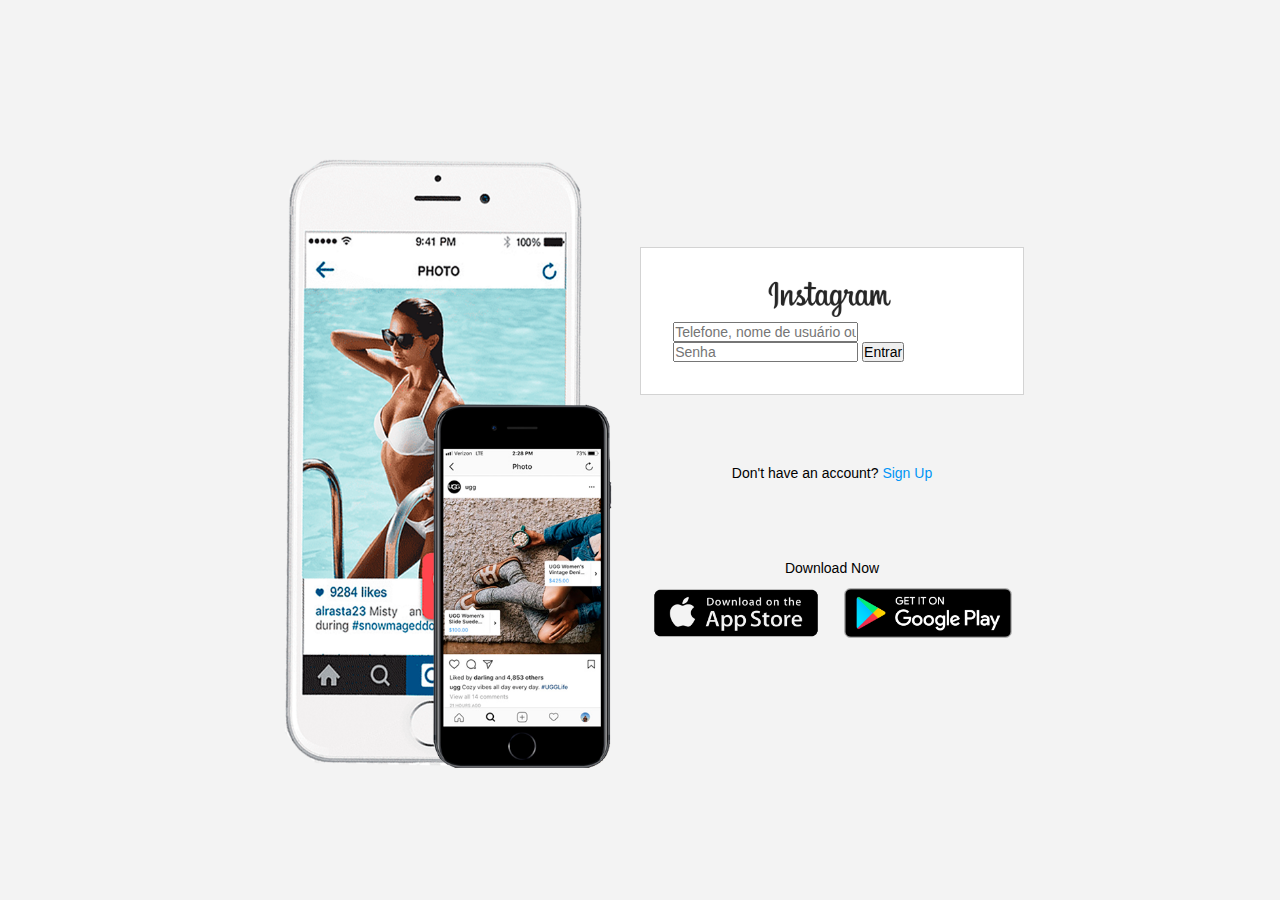
==== cadastrar.html @ 3bcdfe59 "Responsividade" ====
<!DOCTYPE html>
<html>
<head>
	<meta charset="utf-8">
	<meta name="viewport" content="width=device-width, initial-scale=1">
	<link rel="stylesheet" type="text/css" href="./css/style.css">
	<title>Instagram</title>
</head>
<body>
	<div class="instagram-content">
		<div class="instagram-phone">
			<img src="./images/fundo.png" alt="Celular Instagram">
		</div>
		
		<div class="instagram-continue">
			<div class="group">
				<img src="./images/logo.png" alt="Instagram Logo" class="instagram-logo">

				<form id="cadastrar">
					<input type="" name="" placeholder="Telefone, nome de usuário ou email">
					<input type="" name="" placeholder="Senha">
					<button>Entrar</button>

				
				</form>


			</div>

			<div id="signup">
					<span >Don't have an account? <a class="link-blue">Sign Up</a></span>
			</div>
			<div class="get-the-app">
				<p class="get-app">Download Now</p>
				<div class="download">
					<a href="https://apps.apple.com/br/app/instagram/id389801252" target="blank" class="app-download">
						<img src="./images/apple-store-button.png">
					</a>
					<a href="https://play.google.com/store/apps/details?id=com.instagram.android"  target="blank" class="app-download">
						<img src="./images/google-store-button.png">
					</a>
				</div>
			</div>
		</div>
	</div>
</body>
</html>
---- css/style.css ----
* {
	padding: 0;
	margin: 0;
	box-sizing: border-box;
	text-decoration: none;
	font-family: sans-serif;
	font-size: 14px;
}

body {
	width: 100%;
	min-height: 100vh;
	background-color: rgb(243, 243, 243);
	margin: 0;
	padding: 0;
	display: flex;
	justify-content: center; /*Alinhamento Horizontal*/
	
}

.instagram-content {
	display: flex; /*Posicionamento horizontal um ao lado do outro*/
	align-items: center; /*Alinhamento Vertical*/
	justify-content: start; /*Alinhamento Horizontal*/
	width: 60%;
	height: 100vh;
}

.instagram-phone {
	display: flex;
	align-items: center;
	justify-content: center;
	width: 50%;
}

.instagram-phone img {
	height: 635px;
}

.instagram-continue {
	display: flex;
	align-items: center;
	justify-content: space-around;
	flex-direction: column;
	width: 50%;
	min-height: 34rem;

}

.group {
	display: flex;
	justify-content: space-between;
	align-items: center;
	flex-direction: column;
	background-color: #ffffff;
	width: 100%;
	padding: 2.3rem;
	border: 1px solid lightgray;
}

.group:nth-child(2) {
	margin-top: 10px;
}

.instagram-logo {
	height: 3rem;
}
.profile-photo {
	display: flex;
	justify-content: center;
	align-items: center;
	border-radius: 50%;
	overflow: hidden;
	margin-top: 20px;
}
.profile-photo img {
	height: 6rem;
}

.instagram-login {
	background-color: #0095f6;
	color: white;
	padding: 8px;
	border-radius: 4px;
	margin-top: 20px;
}
.instagram-logout {
	color: #0095f6;
	margin-top: 1rem;
}
.not-account {
	color: rgb(160, 160, 160);
}
 .link-blue {
 	color: #0095f6;
 }

 .get-the-app {
 	display: flex;
 	flex-direction: column;
 	align-items: center;
 	justify-content: center;
 	width: 100%;
 }
 .get-app {
 	margin-top: 10px;
 }

 .download {
 	display: flex;
 	width: 100%;
 	align-items: center;
 }

 .app-download img {
 	width: 100%;
 }

 /*MIDIA QUERY*/

 @media (max-width: 1024px) {
 	.instagram-content:{
 		width: 90%;	
 	}
 	.instagram-phone img {
		width: 100%;
		height: 100%;
		margin-left: -10px;
}

}

@media (max-width: 650px) {
	.instagram-content{
 		width: 90%;
 		display: inline-block;
 	}

 	.group {
 		width: 90%;
 		margin-top: 20px;
 	}
 	.instagram-phone img {
		display: none;
}

 	.instagram-continue {
 		width: 100%;
 		justify-content: center;
 	}
}
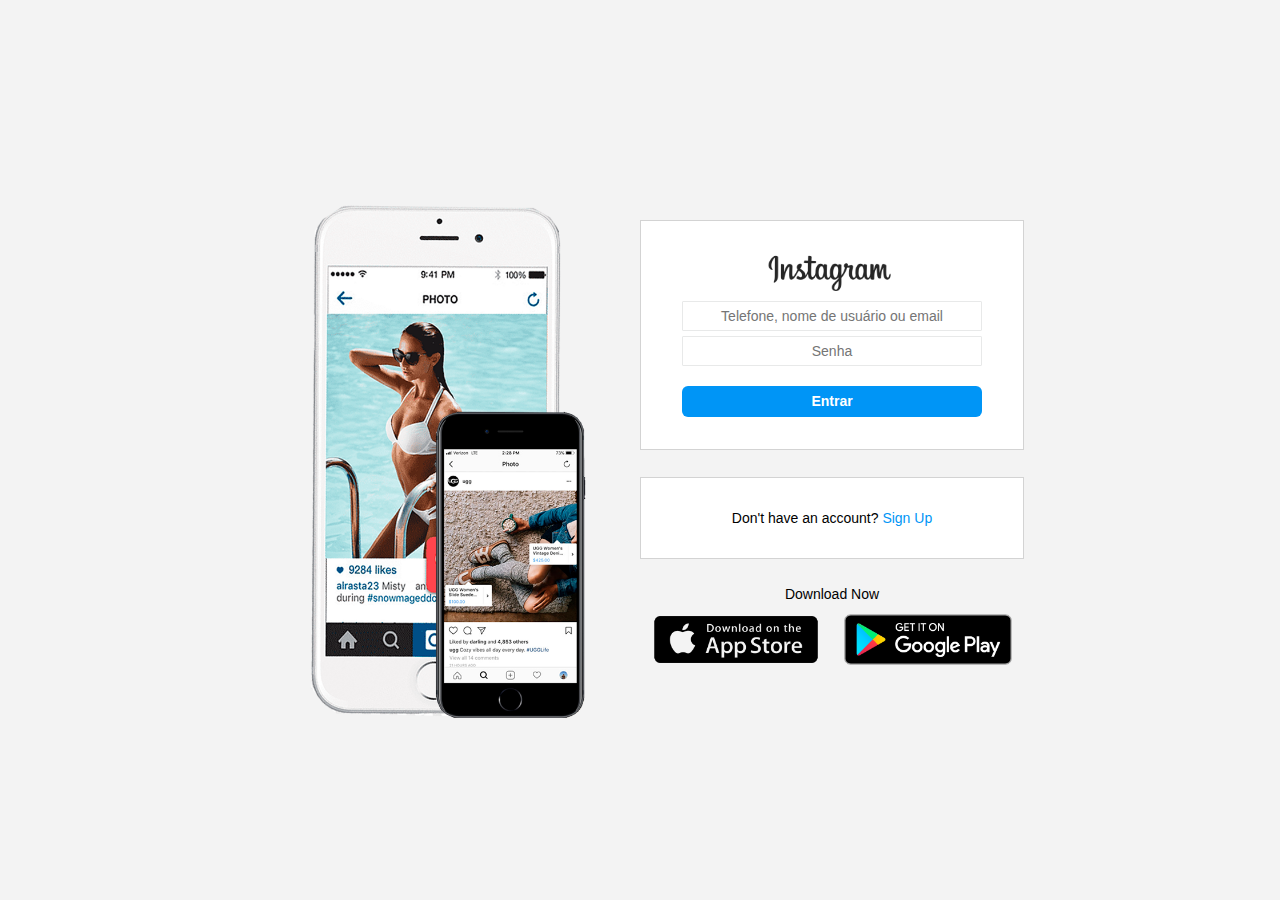
==== commit a75ae9ea: "." ====
--- a/cadastrar.html
+++ b/cadastrar.html
@@ -4,6 +4,7 @@
 	<meta charset="utf-8">
 	<meta name="viewport" content="width=device-width, initial-scale=1">
 	<link rel="stylesheet" type="text/css" href="./css/style.css">
+	<link rel="stylesheet" type="text/css" href="./css/cadastrar.css">
 	<title>Instagram</title>
 </head>
 <body>
@@ -27,8 +28,8 @@
 
 			</div>
 
-			<div id="signup">
-					<span >Don't have an account? <a class="link-blue">Sign Up</a></span>
+			<div class ="group">
+					<span >Don't have an account? <a href="" class="link-blue">Sign Up</a></span>
 			</div>
 			<div class="get-the-app">
 				<p class="get-app">Download Now</p>
--- a/css/style.css
+++ b/css/style.css
@@ -34,7 +34,7 @@
 }
 
 .instagram-phone img {
-	height: 635px;
+	height: 535px;
 }
 
 .instagram-continue {
@@ -118,13 +118,13 @@
 
  /*MIDIA QUERY*/
 
- @media (max-width: 1024px) {
+ @media (max-width: 1050px) {
  	.instagram-content:{
  		width: 90%;	
  	}
  	.instagram-phone img {
-		width: 100%;
-		height: 100%;
+		width: 90%;
+		height: 90%;
 		margin-left: -10px;
 }
 
--- a/css/cadastrar.css
+++ b/css/cadastrar.css
@@ -0,0 +1,153 @@
+* {
+	padding: 0;
+	margin: 0;
+	box-sizing: border-box;
+	text-decoration: none;
+	font-family: sans-serif;
+	font-size: 14px;
+}
+
+body {
+	width: 100%;
+	min-height: 100vh;
+	background-color: rgb(243, 243, 243);
+	margin: 0;
+	padding: 0;
+	display: flex;
+	justify-content: center; /*Alinhamento Horizontal*/
+	
+}
+
+.instagram-content {
+	display: flex; /*Posicionamento horizontal um ao lado do outro*/
+	align-items: center; /*Alinhamento Vertical*/
+	justify-content: start; /*Alinhamento Horizontal*/
+	width: 60%;
+	height: 100vh;
+}
+
+.instagram-phone {
+	display: flex;
+	align-items: center;
+	justify-content: center;
+	width: 50%;
+}
+
+.instagram-phone img {
+	height: 535px;
+}
+
+.instagram-continue {
+	display: flex;
+	align-items: center;
+	justify-content: space-around;
+	flex-direction: column;
+	width: 50%;
+	min-height: 34rem;
+
+}
+.instagram-login {
+	color: white;
+}
+
+.group {
+	display: flex;
+	justify-content: space-between;
+	align-items: center;
+	flex-direction: column;
+	background-color: #ffffff;
+	width: 100%;
+	padding: 2.3rem;
+	border: 1px solid lightgray;
+}
+
+.group:nth-child(2) {
+	margin-top: 10px;
+}
+.group button {
+	height: 31px;
+    border-radius: 6px;
+	background-color: #0095f6;
+    padding: 5px;
+    font-weight: 600;
+    width: 250px;
+    font-family: "Segoe UI", Roboto, Helvetica, Arial, sans-serif;
+    font-size: 14px;
+    margin-top: 20px;
+    border: none;
+
+}
+
+.profile-photo img {
+	border-radius: 100px;
+	width: 100px;
+	margin-top: 30px;
+}
+
+.not-account {
+	margin-top: 15px;
+}
+
+.link-blue {
+	color: #0095F6; !important
+}
+
+span.link-blue  {
+	margin-top: 20px;
+}
+
+ .get-the-app {
+ 	display: flex;
+ 	flex-direction: column;
+ 	align-items: center;
+ 	justify-content: center;
+ 	width: 100%;
+ }
+ .get-app {
+ 	margin-top: 10px;
+ }
+
+ .download {
+ 	display: flex;
+ 	width: 100%;
+ 	align-items: center;
+ }
+
+ .app-download img {
+ 	width: 100%;
+ }
+
+/*CADASTRAR*/
+#cadastrar {
+	width: 300px;
+}
+#cadastrar input {
+	width: 300px;
+	height: 30px;
+	border-radius: 1px;
+	margin-top: 5px;
+	text-align: center;
+	border: 1px solid #E8E9E9;
+	display: block;
+}
+#cadastrar button {
+	height: 31px;
+    border-radius: 6px;
+    background: #0095f6;
+    padding: 5px;
+    font-weight: 600;
+    width: 300px;
+    font-family: "Segoe UI", Roboto, Helvetica, Arial, sans-serif;
+    font-size: 14px;
+    margin-top: 20px;
+    border: none;
+    color: white;
+    cursor: pointer;
+}
+#cadastrar hr {
+	width: 100px;
+	display: flex;
+	margin-top: 10px;
+    background: #c5ecfe;
+
+}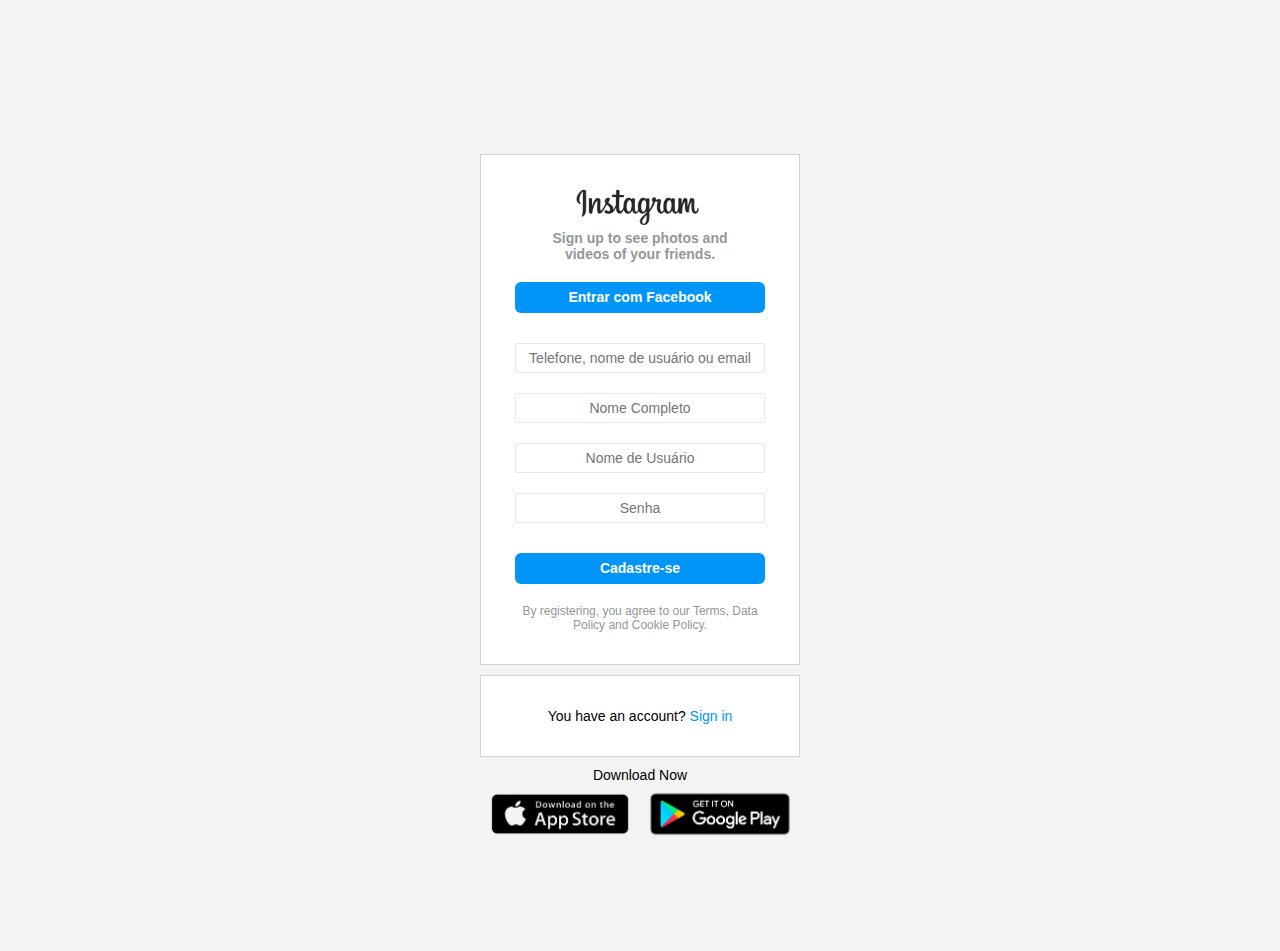
==== commit 52ed8b01: "Concluindo cadastro" ====
--- a/cadastrar.html
+++ b/cadastrar.html
@@ -2,26 +2,34 @@
 <html>
 <head>
 	<meta charset="utf-8">
-	<meta name="viewport" content="width=device-width, initial-scale=1">
+	<meta name="viewport" content="width=device-width, initial-scale=1"> <!--Responsável pelo responsividade do site-->
 	<link rel="stylesheet" type="text/css" href="./css/style.css">
 	<link rel="stylesheet" type="text/css" href="./css/cadastrar.css">
-	<title>Instagram</title>
+	<link rel="shortcut icon" href="./images/icone.ico" />
+
+	<title>Cadastrar - Instagram</title>
 </head>
 <body>
 	<div class="instagram-content">
-		<div class="instagram-phone">
-			<img src="./images/fundo.png" alt="Celular Instagram">
-		</div>
-		
+				
 		<div class="instagram-continue">
 			<div class="group">
 				<img src="./images/logo.png" alt="Instagram Logo" class="instagram-logo">
 
 				<form id="cadastrar">
+
+					<h2>Sign up to see photos and videos of your friends.</h2>
+					<button>Entrar com Facebook</button>
 					<input type="" name="" placeholder="Telefone, nome de usuário ou email">
+					<input type="" name="" placeholder="Nome Completo">
+
+					<input type="" name="" placeholder="Nome de Usuário">
+
 					<input type="" name="" placeholder="Senha">
-					<button>Entrar</button>
 
+					<button>Cadastre-se</button>
+					<span>By registering, you agree to our Terms, Data Policy and Cookie Policy.
+					</span>
 				
 				</form>
 
@@ -29,7 +37,7 @@
 			</div>
 
 			<div class ="group">
-					<span >Don't have an account? <a href="" class="link-blue">Sign Up</a></span>
+					<span >You have an account? <a href="" class="link-blue">Sign in</a></span>
 			</div>
 			<div class="get-the-app">
 				<p class="get-app">Download Now</p>
--- a/css/cadastrar.css
+++ b/css/cadastrar.css
@@ -21,15 +21,16 @@
 .instagram-content {
 	display: flex; /*Posicionamento horizontal um ao lado do outro*/
 	align-items: center; /*Alinhamento Vertical*/
-	justify-content: start; /*Alinhamento Horizontal*/
-	width: 60%;
-	height: 100vh;
+	justify-content: center; /*Alinhamento Horizontal*/
+	width: 50%; /*Largura da Div*/
+	height: 100vh; /*Altura da Div*/
+	margin-top: 4%;
 }
 
 .instagram-phone {
-	display: flex;
-	align-items: center;
-	justify-content: center;
+	display: flex; /*Posicionamento dos itens flex - um ao lado do outro*/
+	align-items: center; /*Alinhamentos dos itens da div no centro*/
+	justify-content: center; /*Alinamento horizontal*/
 	width: 50%;
 }
 
@@ -119,13 +120,16 @@
 
 /*CADASTRAR*/
 #cadastrar {
+	display: flex;
+	align-items: center;
+	flex-direction: column;
 	width: 300px;
 }
 #cadastrar input {
-	width: 300px;
+	width: 250px;
 	height: 30px;
 	border-radius: 1px;
-	margin-top: 5px;
+	margin: 10px auto; /*Centralizar o input na div o primeiro valor é a margem do topo*/
 	text-align: center;
 	border: 1px solid #E8E9E9;
 	display: block;
@@ -136,18 +140,41 @@
     background: #0095f6;
     padding: 5px;
     font-weight: 600;
-    width: 300px;
+    width: 250px;
     font-family: "Segoe UI", Roboto, Helvetica, Arial, sans-serif;
     font-size: 14px;
-    margin-top: 20px;
+    margin: 20px auto;
+    display: block; /*Faz com que o botão ocupe todo os espaço disponivel na linha como um bloco*/
     border: none;
     color: white;
     cursor: pointer;
 }
-#cadastrar hr {
-	width: 100px;
-	display: flex;
-	margin-top: 10px;
-    background: #c5ecfe;
+#cadastrar span {
+    font-family: "Segoe UI", Roboto, Helvetica, Arial, sans-serif;
+    font-size: 12px;
+    display: block;
+    margin: auto;
+    text-align: center;
+    color: #929799;
+    width: 250px;
+}
+#cadastrar h2 {
+	font-family: "Segoe UI", Roboto, Helvetica, Arial, sans-serif;
+    display: block;
+    margin: auto;
+    text-align: center;
+    color: #929799;
+    width: 200px;
+}
 
-}+@media(max-width: 1024px) {
+	#cadastrar input {
+		width: 70%;
+	}
+	#cadastrar button {
+		width: 70%;
+	}
+	.instagram-content {
+		margin-top: 4%;
+	}
+}
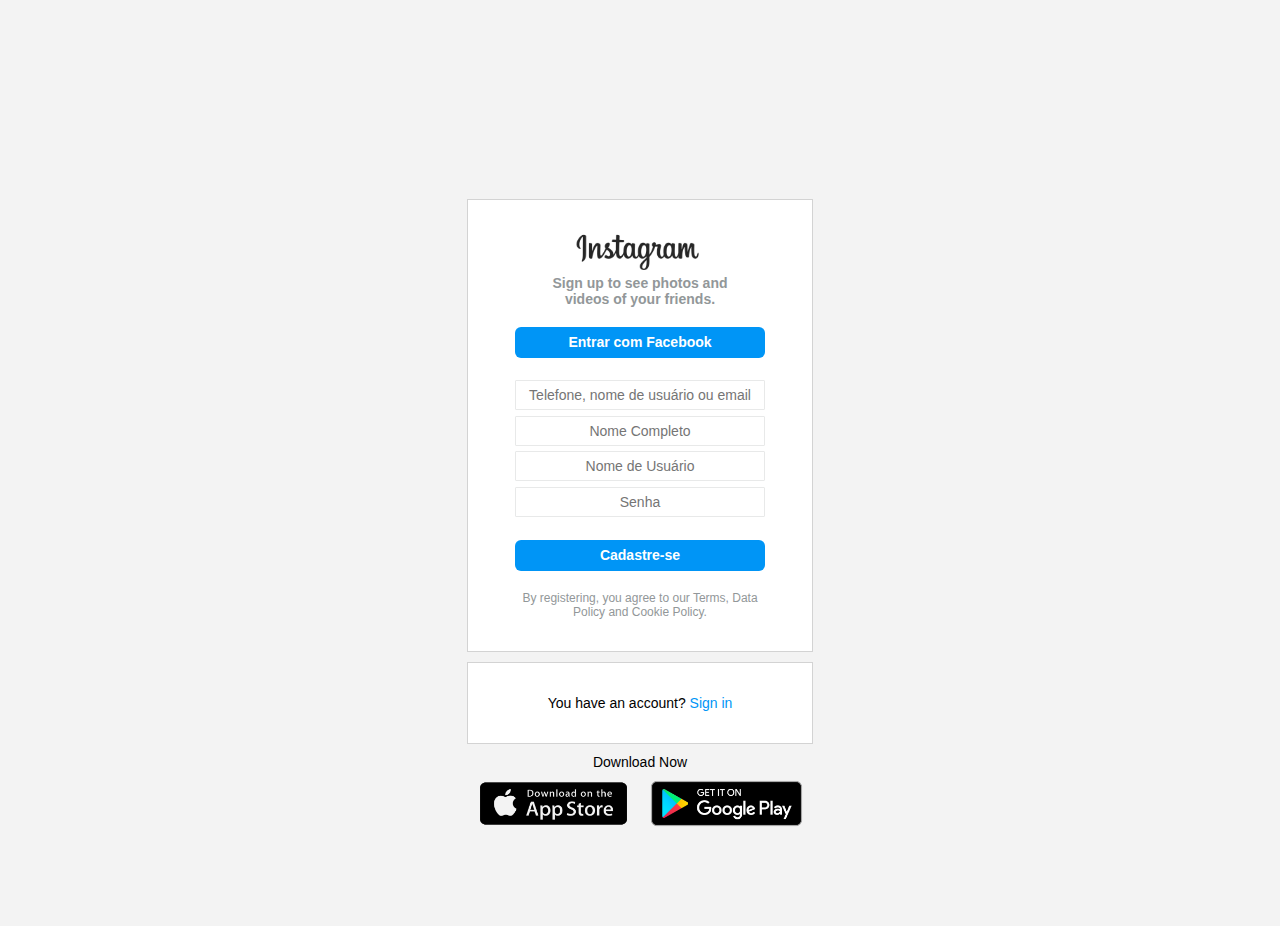
==== commit 2cacc7ef: "." ====
--- a/cadastrar.html
+++ b/cadastrar.html
@@ -37,7 +37,7 @@
 			</div>
 
 			<div class ="group">
-					<span >You have an account? <a href="" class="link-blue">Sign in</a></span>
+					<span >You have an account? <a href="index.html" class="link-blue">Sign in</a></span>
 			</div>
 			<div class="get-the-app">
 				<p class="get-app">Download Now</p>
--- a/css/cadastrar.css
+++ b/css/cadastrar.css
@@ -22,9 +22,9 @@
 	display: flex; /*Posicionamento horizontal um ao lado do outro*/
 	align-items: center; /*Alinhamento Vertical*/
 	justify-content: center; /*Alinhamento Horizontal*/
-	width: 50%; /*Largura da Div*/
+	width: 60%; /*Largura da Div*/
 	height: 100vh; /*Altura da Div*/
-	margin-top: 4%;
+	margin-top: 2%;
 }
 
 .instagram-phone {
@@ -43,8 +43,9 @@
 	align-items: center;
 	justify-content: space-around;
 	flex-direction: column;
-	width: 50%;
+	width: 45%;
 	min-height: 34rem;
+	margin-top: 5%;
 
 }
 .instagram-login {
@@ -58,8 +59,8 @@
 	flex-direction: column;
 	background-color: #ffffff;
 	width: 100%;
-	padding: 2.3rem;
 	border: 1px solid lightgray;
+	margin-top: 50px;
 }
 
 .group:nth-child(2) {
@@ -123,13 +124,13 @@
 	display: flex;
 	align-items: center;
 	flex-direction: column;
-	width: 300px;
+	width: 100%;
 }
 #cadastrar input {
 	width: 250px;
 	height: 30px;
 	border-radius: 1px;
-	margin: 10px auto; /*Centralizar o input na div o primeiro valor é a margem do topo*/
+	margin: 1% auto; /*Centralizar o input na div o primeiro valor é a margem do topo*/
 	text-align: center;
 	border: 1px solid #E8E9E9;
 	display: block;
@@ -169,12 +170,19 @@
 
 @media(max-width: 1024px) {
 	#cadastrar input {
-		width: 70%;
+		width: 60%;
 	}
 	#cadastrar button {
-		width: 70%;
+		width: 60%;
 	}
 	.instagram-content {
-		margin-top: 4%;
+		margin-top: 5%;
 	}
+	#cadastrar h2{
+		width: 100%;
+	}
+	#cadastrar span{
+		width: 100%;
+	}
+
 }
